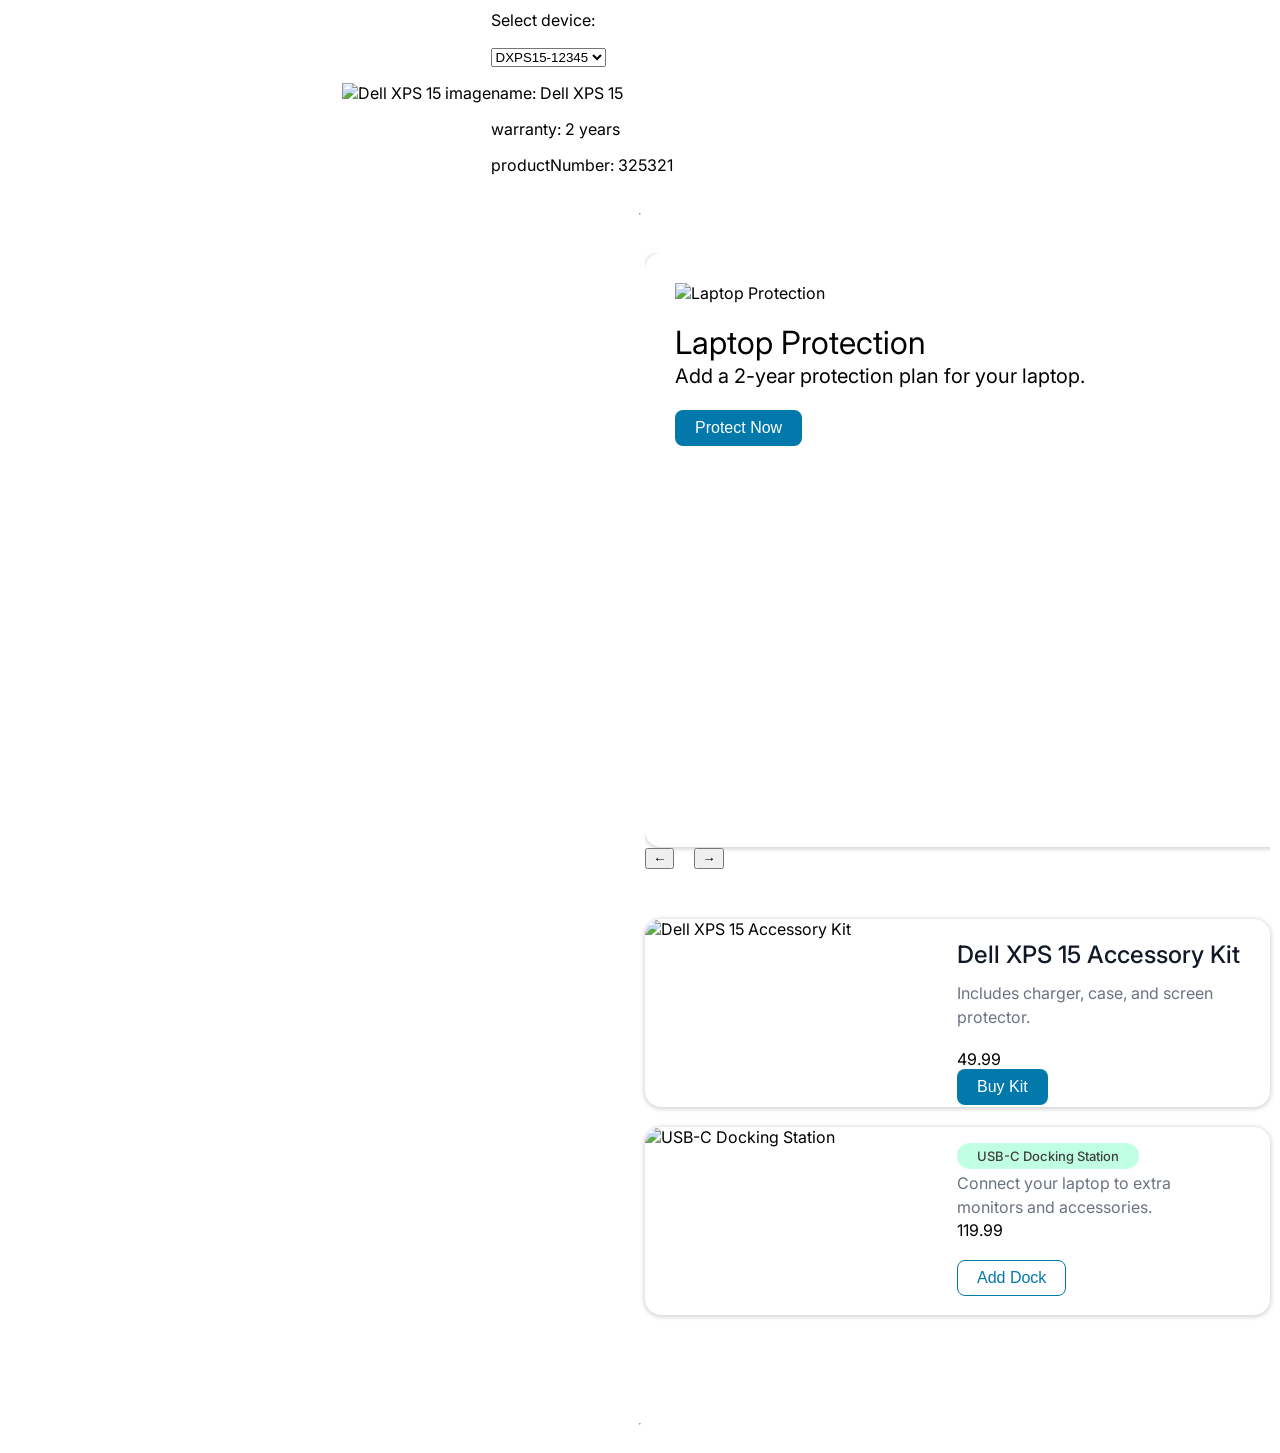
==== index.html @ 72fff854 "add: enhance templates and implement device offers functionality Co-authored-by: Copilot <copilot@gi" ====
<!DOCTYPE html>
<html lang="en">
<head>
    <meta charset="UTF-8">
    <meta name="viewport" content="width=device-width, initial-scale=1.0">
    <link href="https://fonts.googleapis.com/css2?family=Inter:wght@400;500;600;700&display=swap" rel="stylesheet">
    <script src="https://code.jquery.com/jquery-3.6.0.min.js"></script>
    <script type="module" src="script.js"></script>
    <link rel="stylesheet" href="style.css">
    <link rel="icon" href="favicon.ico" type="image/x-icon">
    <title>tech_test</title>
</head>
<body>
    <section id="device">
        <div>
            <div><img class="deviceImage" width="200px" src="" alt="Device visual display"></div>
        </div>
        <div>
            <div id="banner">
                <div>
                    <p class="deviceInfoLabel">Select device:</p>
                    <select id="productDropdown" class="deviceDropdown">                    
                    </select>
                </div>
                    <div class="deviceInfoProperties">
                        <p class="deviceInfoProperty">{deviceName}</p>
                        <p class="deviceInfoProperty">{warrantyStatus}</p>
                        <p class="deviceInfoProperty">{productNumber}</p>
                    </div>
                </div>
            </div>
        </div>
    </section>
 <hr>

     

    <section id="position_1">

       <div class="carousel-container"><div id="carousel_wrapper" class="carousel-track">

 

        </div> <button class="carousel-prev">←</button>

    <button class="carousel-next">→</button></div>

        <div>

            <div id="right_tile_1">

 

            </div>

            <div id="right_tile_2">

 

            </div>

        </div>

       

    </section>

    <hr>
    <section id="position_2">

    </section>
    <section id="event-log">

    </section>
    <footer id="sticky-footer">
        
    </footer>
    
</body>
</html>
---- style.css ----
body {
  display: flex;
  flex-direction: column;
  min-height: 100vh;
  margin: 0;
  font-family: "Inter", sans-serif;
}

#device {
  width: 597px; 
  height: 165px; 
  display: flex;
  margin: 0 auto;
  align-items: center;
}


section {
  padding: 10px; 
}

#position_1 {
  display: grid;
  grid-template-columns: 1fr 1fr;
  gap: 30px;
  align-items: start;
}

#position_1 .carousel {
  grid-row: 1 / 3;
  grid-column: 1;
}

#position_1 .SKU {
  grid-column: 1;
}

#position_1 .SKU:nth-child(2) {
  grid-row: 1;
}

#position_1 .SKU:nth-child(3) {
  grid-row: 2;
}

#position_2 {
}

.deviceInfoPanel {
  display: flex;
}

.deviceImage {
}

.deviceInfoLabel {
}

.deviceSerialNumberSelector {
}

.deviceSerialNumber {
}

.deviceSerialNumberSelected {
}

.deviceInfoLabels {
}

.deviceInfoProperties {
}

.deviceInfoProperty {
}

#event-log {
  list-style: none;
  padding: 0;
  margin: 0;
  display: flex;
  flex-direction: column;
  gap: 12px;
}

.event-item {
  background: #f8f9fa;
  border-radius: 8px;
  padding: 12px 16px;
  border-left: 4px solid #0278AB;
  font-size: 14px;
  color: #333;
  box-shadow: 0 1px 3px rgba(0, 0, 0, 0.1);
  animation: fadeIn 0.3s ease-in-out;
}

@keyframes fadeIn {
  from {
    opacity: 0;
    transform: translateX(-10px);
  }
  to {
    opacity: 1;
    transform: translateX(0);
  }
}

.carousel-container {
  position: relative;
  overflow: hidden;
}

.carousel-track {
  display: flex;
  transition: transform 0.5s ease;
}

.carousel {
  min-width: 100%;
  flex-shrink: 0;
}
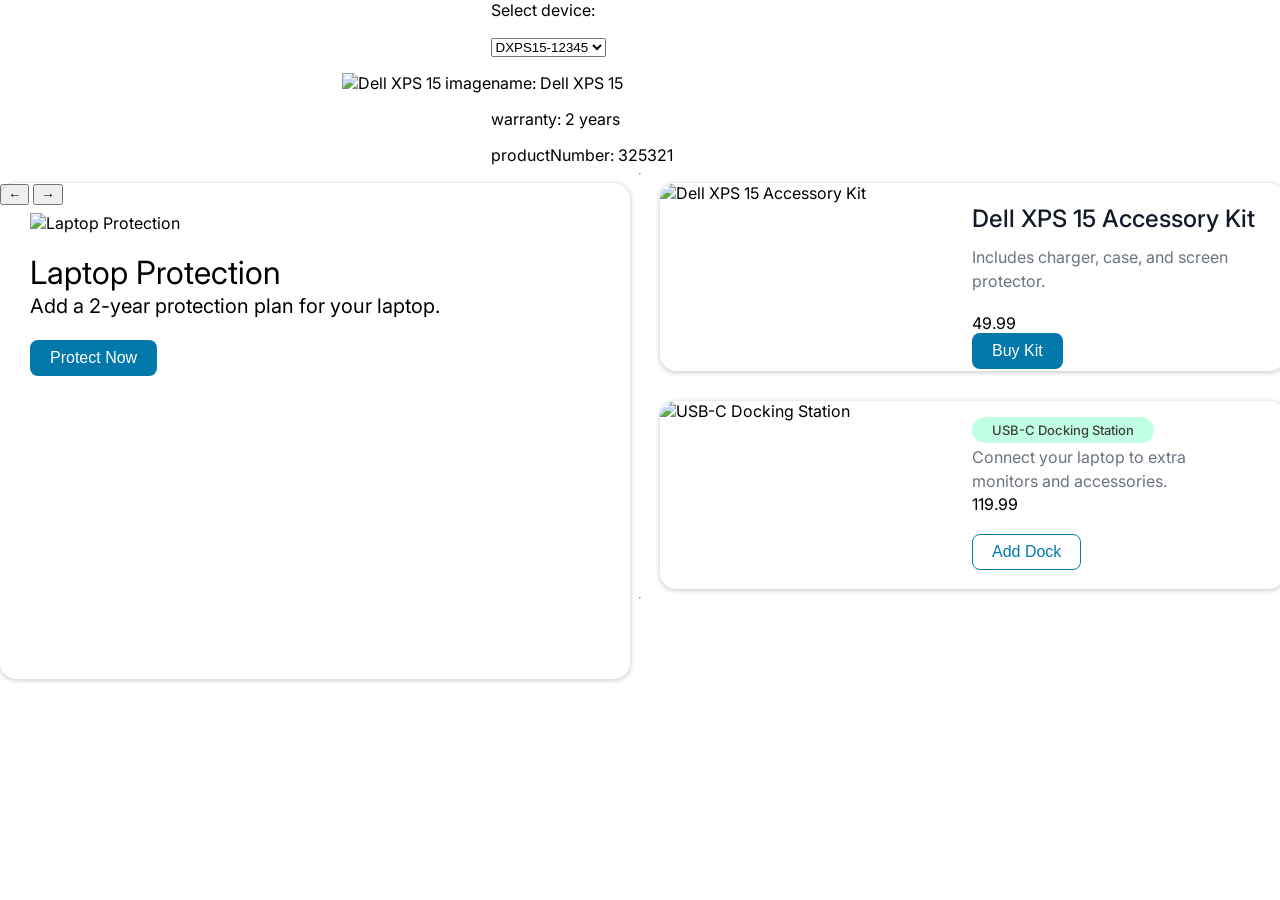
==== commit cb565bf1: "fix: update layout and styling for right column and carousel spacing" ====
--- a/index.html
+++ b/index.html
@@ -44,25 +44,12 @@
         </div> <button class="carousel-prev">←</button>
 
     <button class="carousel-next">→</button></div>
-
-        <div>
-
+        <div class="right_column_div">
             <div id="right_tile_1">
-
- 
-
             </div>
-
             <div id="right_tile_2">
-
- 
-
             </div>
-
         </div>
-
-       
-
     </section>
 
     <hr>
--- a/style.css
+++ b/style.css
@@ -15,15 +15,12 @@
 }
 
 
-section {
-  padding: 10px; 
-}
+
 
 #position_1 {
-  display: grid;
-  grid-template-columns: 1fr 1fr;
+  display: flex;
   gap: 30px;
-  align-items: start;
+
 }
 
 #position_1 .carousel {
@@ -48,6 +45,13 @@
 
 .deviceInfoPanel {
   display: flex;
+}
+
+
+.right_column_div {
+  display: flex; 
+  flex-direction: column;
+  gap: 30px;
 }
 
 .deviceImage {
@@ -80,6 +84,7 @@
   margin: 0;
   display: flex;
   flex-direction: column;
+  margin-top: 100px;
   gap: 12px;
 }
 
@@ -107,15 +112,42 @@
 
 .carousel-container {
   position: relative;
-  overflow: hidden;
+  min-width: calc(50% - 10px);
 }
 
-.carousel-track {
-  display: flex;
-  transition: transform 0.5s ease;
+
+carousel-track {
+  position: relative;
+  height: 100%;
 }
 
+
+
 .carousel {
-  min-width: 100%;
-  flex-shrink: 0;
+  position: absolute;
+  top: 0;
+  left: 0;
+  width: 100%;
+
+
+
+  opacity: 0;
+  transform: scale(0.95);
+  transition: opacity 0.5s ease, transform 0.5s ease;
+
+
+
+  pointer-events: none;
+}
+
+
+
+.carousel.active {
+   max-width: calc(100% - 60px);
+  max-height: 436px;
+  /* margin-bottom: 300px; */
+  opacity: 1;
+  transform: scale(1);
+  pointer-events: auto;
+  z-index: 2;
 }
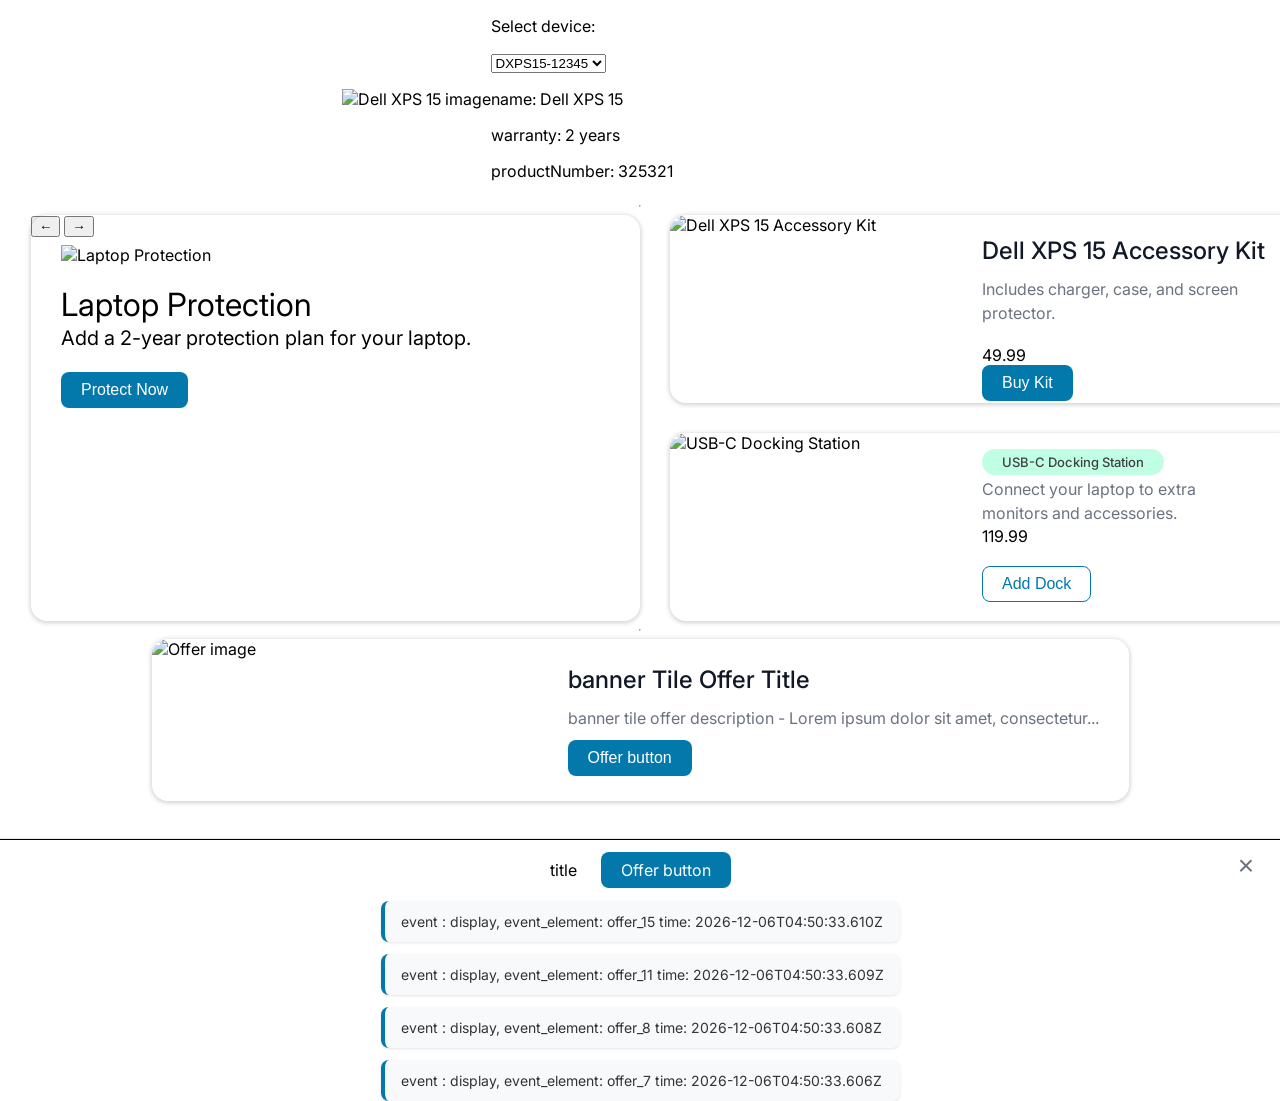
==== commit 5078fb2c: "feat: implement banner and footer templates with styling and functionality Co-authored-by: Copilot <" ====
--- a/index.html
+++ b/index.html
@@ -4,7 +4,6 @@
     <meta charset="UTF-8">
     <meta name="viewport" content="width=device-width, initial-scale=1.0">
     <link href="https://fonts.googleapis.com/css2?family=Inter:wght@400;500;600;700&display=swap" rel="stylesheet">
-    <script src="https://code.jquery.com/jquery-3.6.0.min.js"></script>
     <script type="module" src="script.js"></script>
     <link rel="stylesheet" href="style.css">
     <link rel="icon" href="favicon.ico" type="image/x-icon">
@@ -16,7 +15,7 @@
             <div><img class="deviceImage" width="200px" src="" alt="Device visual display"></div>
         </div>
         <div>
-            <div id="banner">
+            <div>
                 <div>
                     <p class="deviceInfoLabel">Select device:</p>
                     <select id="productDropdown" class="deviceDropdown">                    
@@ -37,18 +36,19 @@
 
     <section id="position_1">
 
-       <div class="carousel-container"><div id="carousel_wrapper" class="carousel-track">
+       <div class="carousel-container">
+            <div id="carousel_wrapper" class="carousel-track"></div> 
+            <div class="button-container">
+                <button class="carousel-prev">←</button>
+                <button class="carousel-next">→</button>
+            </div>
+          
+        </div>
+        
 
- 
-
-        </div> <button class="carousel-prev">←</button>
-
-    <button class="carousel-next">→</button></div>
         <div class="right_column_div">
-            <div id="right_tile_1">
-            </div>
-            <div id="right_tile_2">
-            </div>
+            <div id="right_tile_1"></div>
+            <div id="right_tile_2"></div>
         </div>
     </section>
 
@@ -58,6 +58,7 @@
     </section>
     <section id="event-log">
 
+
     </section>
     <footer id="sticky-footer">
         
--- a/style.css
+++ b/style.css
@@ -4,8 +4,50 @@
   min-height: 100vh;
   margin: 0;
   font-family: "Inter", sans-serif;
+  align-items: center;
 }
 
+section {
+  flex: 1;
+}
+
+#sticky-footer {
+  position: fixed;
+  bottom: 0;
+  margin-top: auto;
+  width: 100%;
+  background-color: #fff;
+  border-top: 1px solid #e5e7eb;
+
+}
+
+.footer-close-btn {
+  position: absolute;
+  right: 18px;
+  bottom: 18px;
+  background: none;
+  border: none;
+  font-size: 28px;
+  cursor: pointer;
+  color: #6b7280;
+  padding: 0;
+  width: 32px;
+  height: 32px;
+  display: flex;
+  align-items: center;
+  justify-content: center;
+  border-radius: 4px;
+  transition: all 0.2s ease;
+}
+
+.footer-close-btn:hover {
+  color: #111827;
+  background-color: #f3f4f6;
+}
+
+.footer-close-btn:active {
+  background-color: #e5e7eb;
+}
 #device {
   width: 597px; 
   height: 165px; 
@@ -20,6 +62,7 @@
 #position_1 {
   display: flex;
   gap: 30px;
+  max-width: 1218px;
 
 }
 
@@ -112,7 +155,7 @@
 
 .carousel-container {
   position: relative;
-  min-width: calc(50% - 10px);
+  min-width: 609px;
 }
 
 
@@ -144,7 +187,7 @@
 
 .carousel.active {
    max-width: calc(100% - 60px);
-  max-height: 436px;
+  max-height: 346px;
   /* margin-bottom: 300px; */
   opacity: 1;
   transform: scale(1);
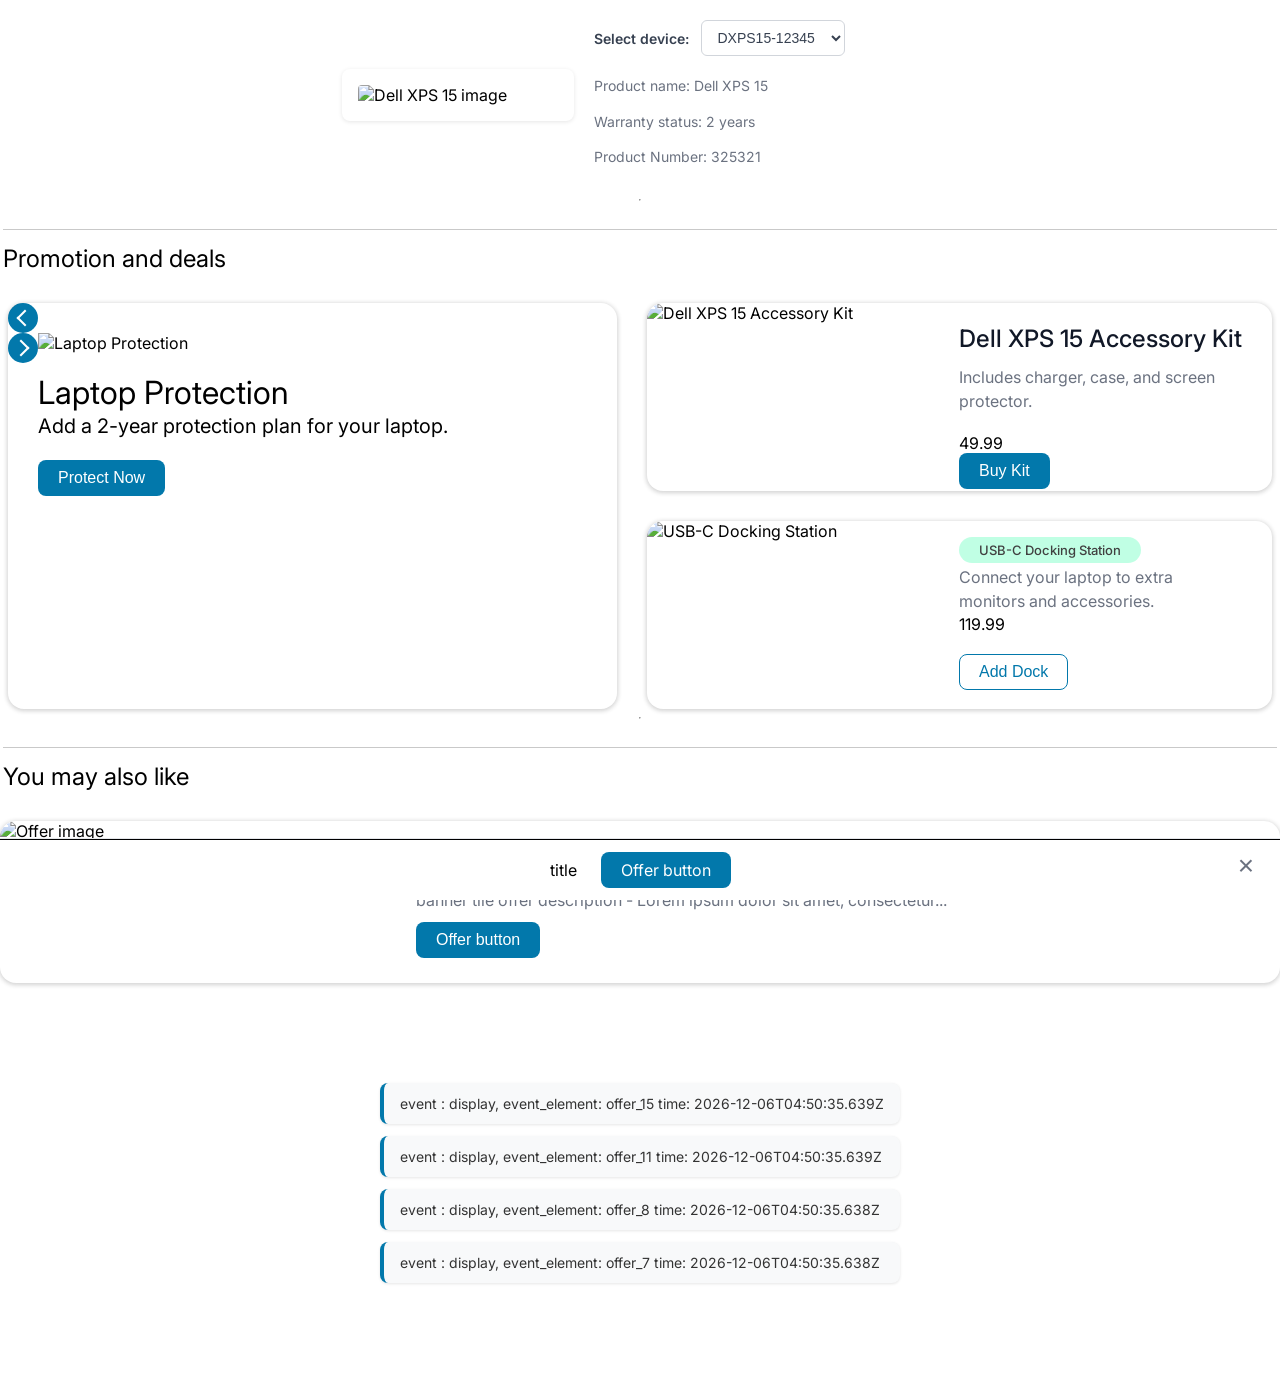
==== commit 784acb13: "feat: enhance layout and styling for device selection and carousel controls Co-authored-by: Copilot " ====
--- a/index.html
+++ b/index.html
@@ -11,12 +11,12 @@
 </head>
 <body>
     <section id="device">
-        <div>
+        <div class="main_image_container">
             <div><img class="deviceImage" width="200px" src="" alt="Device visual display"></div>
         </div>
         <div>
             <div>
-                <div>
+                <div class="drop_container">
                     <p class="deviceInfoLabel">Select device:</p>
                     <select id="productDropdown" class="deviceDropdown">                    
                     </select>
@@ -33,14 +33,18 @@
  <hr>
 
      
-
+    <h2>Promotion and deals</h2>
     <section id="position_1">
 
        <div class="carousel-container">
             <div id="carousel_wrapper" class="carousel-track"></div> 
-            <div class="button-container">
-                <button class="carousel-prev">←</button>
-                <button class="carousel-next">→</button>
+            <div class="carousel-controls">
+                <button tabindex=0 class="carousel-control-button carousel-prev">
+                    <div></div>
+                </button>
+                <button tabindex=0 class="carousel-control-button carousel-next">
+                    <div></div>
+                </button>
             </div>
           
         </div>
@@ -53,6 +57,7 @@
     </section>
 
     <hr>
+    <h2>You may also like</h2>
     <section id="position_2">
 
     </section>
--- a/style.css
+++ b/style.css
@@ -5,8 +5,19 @@
   margin: 0;
   font-family: "Inter", sans-serif;
   align-items: center;
-}
-
+  margin-bottom: 100px;
+}
+
+
+h2 {
+  text-align: left;
+  width: 1274px;
+  font-weight: 400;
+  border-top: 1px solid #C9C9C9;
+  padding-top: 14px;
+  margin-bottom: 30px;
+  padding-bottom: 0;
+}
 section {
   flex: 1;
 }
@@ -54,12 +65,87 @@
   display: flex;
   margin: 0 auto;
   align-items: center;
-}
+  gap: 20px;
+  padding: 20px;
+  border-radius: 12px;
+  
+}
+
+#device > div:first-child {
+  flex-shrink: 0;
+}
+
+#device > div:first-child > div {
+  background-color: #fff;
+  border-radius: 8px;
+  padding: 16px;
+  box-shadow: 0 1px 4px rgba(0, 0, 0, 0.1);
+  display: flex;
+  align-items: center;
+  justify-content: center;
+}
+
+.deviceImage {
+  max-width: 100%;
+  max-height: 120px;
+  object-fit: contain;
+  border-radius: 4px;
+}
+
+.drop_container {
+  margin-bottom: 16px;
+  display: flex;
+  align-items: center;
+  gap: 12px;
+}
+
+.drop_container .deviceInfoLabel {
+  margin: 0;
+  font-weight: 600;
+  color: #374151;
+  font-size: 14px;
+  white-space: nowrap;
+}
+
+.deviceDropdown {
+  width: 100%;
+  padding: 8px 12px;
+  border: 1px solid #d1d5db;
+  border-radius: 6px;
+  background-color: #fff;
+  font-size: 14px;
+  color: #374151;
+  cursor: pointer;
+  transition: border-color 0.2s ease, box-shadow 0.2s ease;
+}
+
+.deviceDropdown:focus {
+  outline: none;
+  border-color: #0278AB;
+  box-shadow: 0 0 0 3px rgba(2, 120, 171, 0.1);
+}
+
+.deviceInfoProperties {
+  display: flex;
+  flex-direction: column;
+  gap: 8px;
+}
+
+.deviceInfoProperty {
+  margin: 0;
+  padding: 4px 0;
+  font-size: 14px;
+  color: #6b7280;
+  line-height: 1.4;
+}
+
+
 
 
 
 
 #position_1 {
+  justify-content: center;
   display: flex;
   gap: 30px;
   max-width: 1218px;
@@ -84,6 +170,7 @@
 }
 
 #position_2 {
+  width: 1280px;
 }
 
 .deviceInfoPanel {
@@ -193,4 +280,123 @@
   transform: scale(1);
   pointer-events: auto;
   z-index: 2;
+}
+
+
+
+
+  .carousel-controls {
+
+  position: absolute;
+
+  bottom: 0px;
+
+  right: 15.5px;
+
+  display: flex;
+
+  gap: 16px;
+
+  background: #fff;
+
+  padding: 12px 16px;
+
+  border-radius: 20px;
+
+  width: fit-content;
+
+  box-shadow: 0 1px 4px 1px rgba(33, 33, 33, 0.2);
+  z-index: 99;
+
+}
+
+
+
+.carousel-prev {
+
+  padding-left: 10px;
+  z-index: 100;
+
+}
+
+
+
+.carousel-next {
+
+  padding-right: 10px;
+  z-index: 100;
+}
+
+
+
+.carousel-control-button {
+
+  width: 30px;
+
+  height: 30px;
+
+  border-radius: 50%;
+
+  background: #0278AB;
+
+  border: none;
+
+  display: flex;
+
+  align-items: center;
+
+  justify-content: center;
+
+  cursor: pointer;
+
+}
+
+
+
+.carousel-control-button:hover {
+
+  background: #035C84;
+
+}
+
+
+
+.carousel-control-button:focus-visible,
+
+.carousel-control-button:active {
+
+  background: #014667;
+
+  outline: none;
+
+}
+
+
+
+.carousel-control-button div {
+
+  width: 10px;
+
+  height: 10px;
+
+  border-top: 2px solid white;
+
+  border-right: 2px solid white;
+
+}
+
+
+
+.carousel-prev div {
+
+  transform: rotate(-135deg);
+
+}
+
+
+
+.carousel-next div {
+
+  transform: rotate(45deg);
+
 }
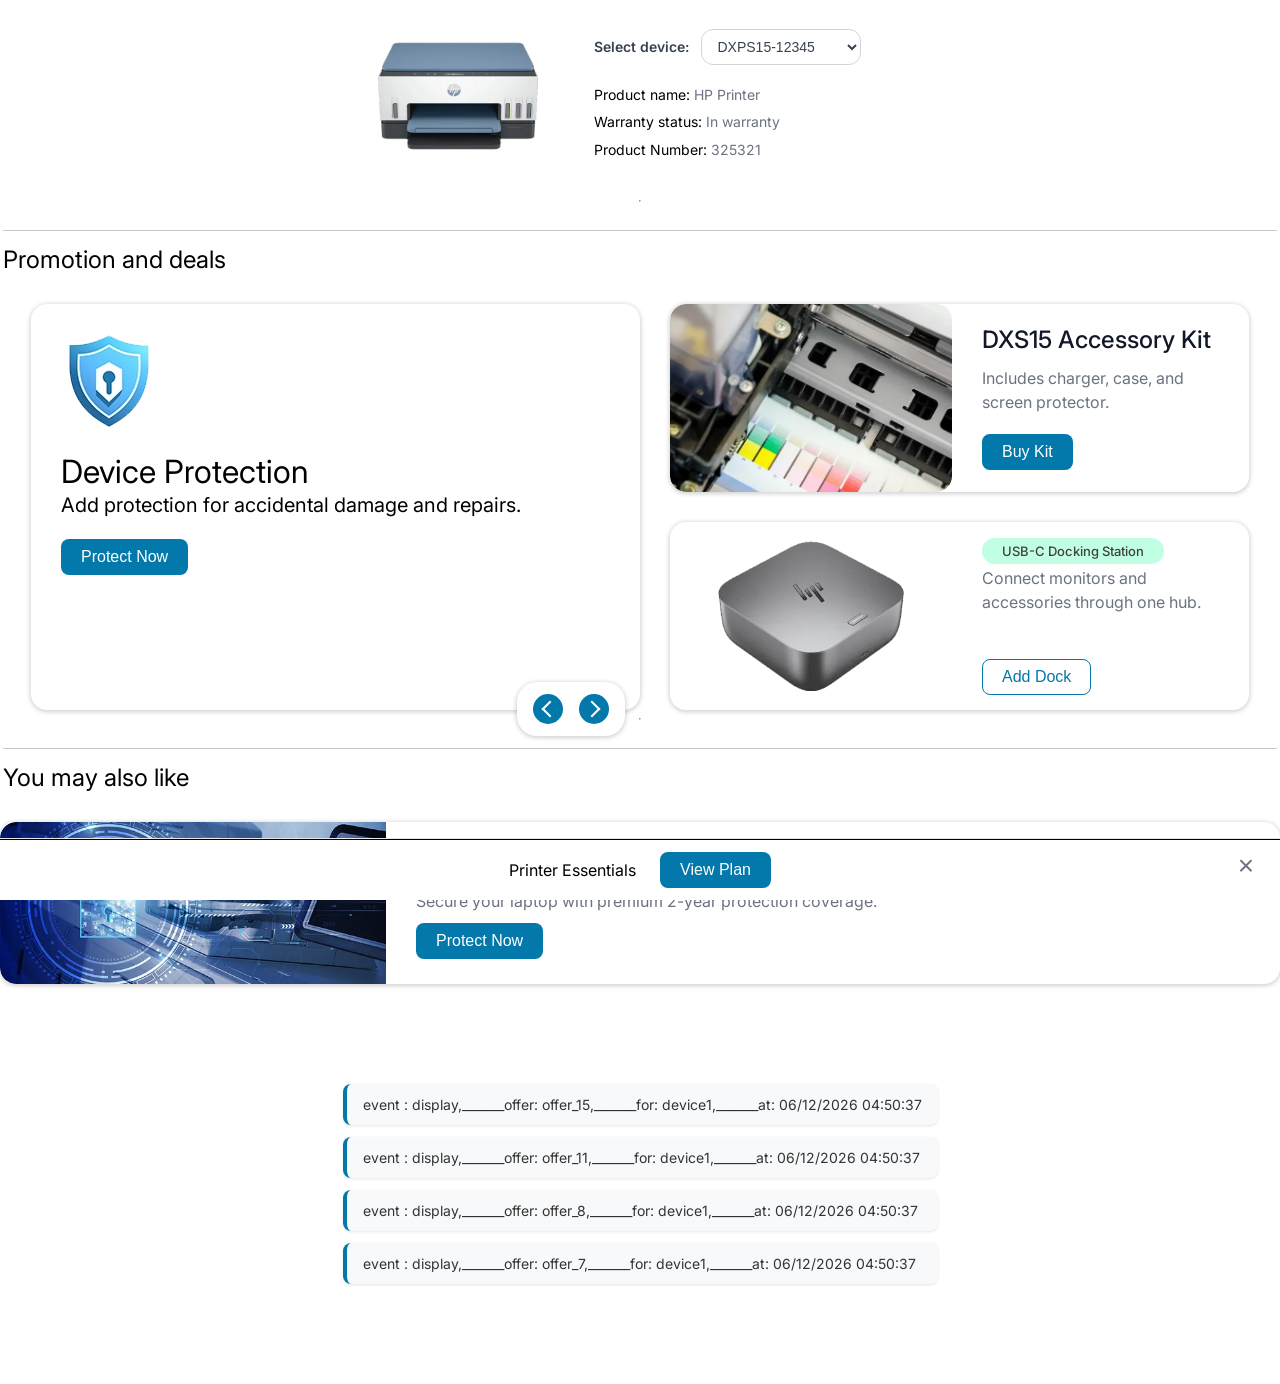
==== commit daf9438a: "New project" ====
--- a/index.html
+++ b/index.html
@@ -1,5 +1,6 @@
 <!DOCTYPE html>
 <html lang="en">
+
 <head>
     <meta charset="UTF-8">
     <meta name="viewport" content="width=device-width, initial-scale=1.0">
@@ -9,6 +10,7 @@
     <link rel="icon" href="favicon.ico" type="image/x-icon">
     <title>tech_test</title>
 </head>
+
 <body>
     <section id="device">
         <div class="main_image_container">
@@ -17,57 +19,39 @@
         <div>
             <div>
                 <div class="drop_container">
-                    <p class="deviceInfoLabel">Select device:</p>
-                    <select id="productDropdown" class="deviceDropdown">                    
+                    <p class="deviceInfoLabel">Select device:</p> <select id="productDropdown" class="deviceDropdown">
                     </select>
                 </div>
-                    <div class="deviceInfoProperties">
-                        <p class="deviceInfoProperty">{deviceName}</p>
-                        <p class="deviceInfoProperty">{warrantyStatus}</p>
-                        <p class="deviceInfoProperty">{productNumber}</p>
-                    </div>
+                <div class="deviceInfoProperties">
+                    <p class="deviceInfoProperty">{deviceName}</p>
+                    <p class="deviceInfoProperty">{warrantyStatus}</p>
+                    <p class="deviceInfoProperty">{productNumber}</p>
                 </div>
             </div>
         </div>
+        </div>
     </section>
- <hr>
+    <hr>
+    <h2>Promotion and deals</h2>
+    <section id="position_1">
+        <div class="carousel-container">
+            <div id="carousel_wrapper" class="carousel-track"></div>
+            <div class="carousel-controls"> <button tabindex=0 class="carousel-control-button carousel-prev">
+                    <div></div>
+                </button> <button tabindex=0 class="carousel-control-button carousel-next">
+                    <div></div>
+                </button> </div>
+        </div>
+        <div class="right_column_div">
+            <div id="right_tile_1"></div>
+            <div id="right_tile_2"></div>
+        </div>
+    </section>
+    <hr>
+    <h2>You may also like</h2>
+    <section id="position_2"> </section>
+    <section id="event-log"> </section>
+    <footer id="sticky-footer"> </footer>
+</body>
 
-     
-    <h2>Promotion and deals</h2>
-    <section id="position_1">
-
-       <div class="carousel-container">
-            <div id="carousel_wrapper" class="carousel-track"></div> 
-            <div class="carousel-controls">
-                <button tabindex=0 class="carousel-control-button carousel-prev">
-                    <div></div>
-                </button>
-                <button tabindex=0 class="carousel-control-button carousel-next">
-                    <div></div>
-                </button>
-            </div>
-          
-        </div>
-        
-
-        <div class="right_column_div">
-            <div id="right_tile_1"></div>
-            <div id="right_tile_2"></div>
-        </div>
-    </section>
-
-    <hr>
-    <h2>You may also like</h2>
-    <section id="position_2">
-
-    </section>
-    <section id="event-log">
-
-
-    </section>
-    <footer id="sticky-footer">
-        
-    </footer>
-    
-</body>
 </html>
--- a/style.css
+++ b/style.css
@@ -7,7 +7,6 @@
   align-items: center;
   margin-bottom: 100px;
 }
-
 
 h2 {
   text-align: left;
@@ -18,6 +17,7 @@
   margin-bottom: 30px;
   padding-bottom: 0;
 }
+
 section {
   flex: 1;
 }
@@ -29,7 +29,7 @@
   width: 100%;
   background-color: #fff;
   border-top: 1px solid #e5e7eb;
-
+   z-index: 100;
 }
 
 .footer-close-btn {
@@ -59,27 +59,26 @@
 .footer-close-btn:active {
   background-color: #e5e7eb;
 }
+
 #device {
-  width: 597px; 
-  height: 165px; 
+  width: 597px;
+  height: 165px;
   display: flex;
   margin: 0 auto;
   align-items: center;
   gap: 20px;
   padding: 20px;
   border-radius: 12px;
-  
-}
-
-#device > div:first-child {
+}
+
+#device>div:first-child {
   flex-shrink: 0;
 }
 
-#device > div:first-child > div {
+#device>div:first-child>div {
   background-color: #fff;
   border-radius: 8px;
   padding: 16px;
-  box-shadow: 0 1px 4px rgba(0, 0, 0, 0.1);
   display: flex;
   align-items: center;
   justify-content: center;
@@ -108,10 +107,10 @@
 }
 
 .deviceDropdown {
-  width: 100%;
+  width: 160px;
   padding: 8px 12px;
   border: 1px solid #d1d5db;
-  border-radius: 6px;
+  border-radius: 12px;
   background-color: #fff;
   font-size: 14px;
   color: #374151;
@@ -119,6 +118,12 @@
   transition: border-color 0.2s ease, box-shadow 0.2s ease;
 }
 
+.deviceDropdown option:hover{
+background-color: #0278AB;
+color: white;
+border-radius: 8;
+}
+
 .deviceDropdown:focus {
   outline: none;
   border-color: #0278AB;
@@ -128,7 +133,7 @@
 .deviceInfoProperties {
   display: flex;
   flex-direction: column;
-  gap: 8px;
+  gap: 0px;
 }
 
 .deviceInfoProperty {
@@ -139,17 +144,15 @@
   line-height: 1.4;
 }
 
-
-
-
-
+.deviceInfoProperty span {
+  color: black;
+}
 
 #position_1 {
   justify-content: center;
   display: flex;
   gap: 30px;
   max-width: 1218px;
-
 }
 
 #position_1 .carousel {
@@ -177,36 +180,13 @@
   display: flex;
 }
 
-
 .right_column_div {
-  display: flex; 
+  display: flex;
   flex-direction: column;
   gap: 30px;
 }
 
-.deviceImage {
-}
-
-.deviceInfoLabel {
-}
-
-.deviceSerialNumberSelector {
-}
-
-.deviceSerialNumber {
-}
-
-.deviceSerialNumberSelected {
-}
-
-.deviceInfoLabels {
-}
-
-.deviceInfoProperties {
-}
-
-.deviceInfoProperty {
-}
+
 
 #event-log {
   list-style: none;
@@ -234,6 +214,7 @@
     opacity: 0;
     transform: translateX(-10px);
   }
+
   to {
     opacity: 1;
     transform: translateX(0);
@@ -245,35 +226,24 @@
   min-width: 609px;
 }
 
-
 carousel-track {
   position: relative;
   height: 100%;
 }
-
-
 
 .carousel {
   position: absolute;
   top: 0;
   left: 0;
   width: 100%;
-
-
-
   opacity: 0;
   transform: scale(0.95);
   transition: opacity 0.5s ease, transform 0.5s ease;
-
-
-
   pointer-events: none;
 }
 
-
-
 .carousel.active {
-   max-width: calc(100% - 60px);
+  max-width: calc(100% - 60px);
   max-height: 346px;
   /* margin-bottom: 300px; */
   opacity: 1;
@@ -282,121 +252,117 @@
   z-index: 2;
 }
 
-
-
-
-  .carousel-controls {
-
+.carousel-controls {
   position: absolute;
-
-  bottom: 0px;
-
+  bottom: -26px;
   right: 15.5px;
-
-  display: flex;
-
+  display: flex;
   gap: 16px;
-
   background: #fff;
-
+  z-index: 97;
   padding: 12px 16px;
-
   border-radius: 20px;
-
   width: fit-content;
-
   box-shadow: 0 1px 4px 1px rgba(33, 33, 33, 0.2);
+}
+
+.carousel-prev {
+  padding-left: 10px;
   z-index: 99;
-
-}
-
-
-
-.carousel-prev {
-
-  padding-left: 10px;
-  z-index: 100;
-
-}
-
-
+}
 
 .carousel-next {
-
   padding-right: 10px;
-  z-index: 100;
-}
-
-
+  z-index: 99;
+}
 
 .carousel-control-button {
-
   width: 30px;
-
   height: 30px;
-
   border-radius: 50%;
-
   background: #0278AB;
-
   border: none;
-
-  display: flex;
-
-  align-items: center;
-
+  display: flex;
+  align-items: center;
   justify-content: center;
-
   cursor: pointer;
-
-}
-
-
+}
 
 .carousel-control-button:hover {
-
   background: #035C84;
-
-}
-
-
+}
 
 .carousel-control-button:focus-visible,
-
-.carousel-control-button:active {
-
+.carousel-control-button:active,
+.carousel-control-button:focus {
   background: #014667;
-
   outline: none;
-
-}
-
-
+  outline-offset: 2px;
+}
 
 .carousel-control-button div {
-
   width: 10px;
-
   height: 10px;
-
   border-top: 2px solid white;
-
   border-right: 2px solid white;
-
-}
-
-
+}
 
 .carousel-prev div {
-
   transform: rotate(-135deg);
-
-}
-
-
+}
 
 .carousel-next div {
-
   transform: rotate(45deg);
-
-}+}
+ @media (max-width: 1200px) {
+  body{
+    padding: 0 20px;
+  }
+   h2{
+    width: 609px;
+              max-width: 100%;
+   }
+    #position_1 {
+      max-width: 100%;
+      flex-direction: column;
+      align-items: center;
+    }
+    .carousel-container{
+      height: 409px;
+      min-width: 100%;
+          margin-bottom: 20px;
+    }
+    .right_column_div {
+      width: 609px;
+              max-width: 100%;
+  
+    }
+    #position_2{
+      width: 609px;max-width: 100%;
+    }
+  }
+
+  @media (max-width: 600px) {
+    .carousel.active{
+          max-width: calc(100% - 42px) !important;
+    }
+     .carousel-controls{
+          right: 25.5px;
+    }
+    .carousel-container{
+      height: 334px;
+    }
+      h2{
+    font-size: 14px;
+    font-synthesis: 20px;
+   }
+    #device {
+      width: 100%;
+      height: auto;
+      flex-direction: column;
+      margin: initial;
+    }
+    #position_1 {
+      padding: 0 20px;
+    }
+  }
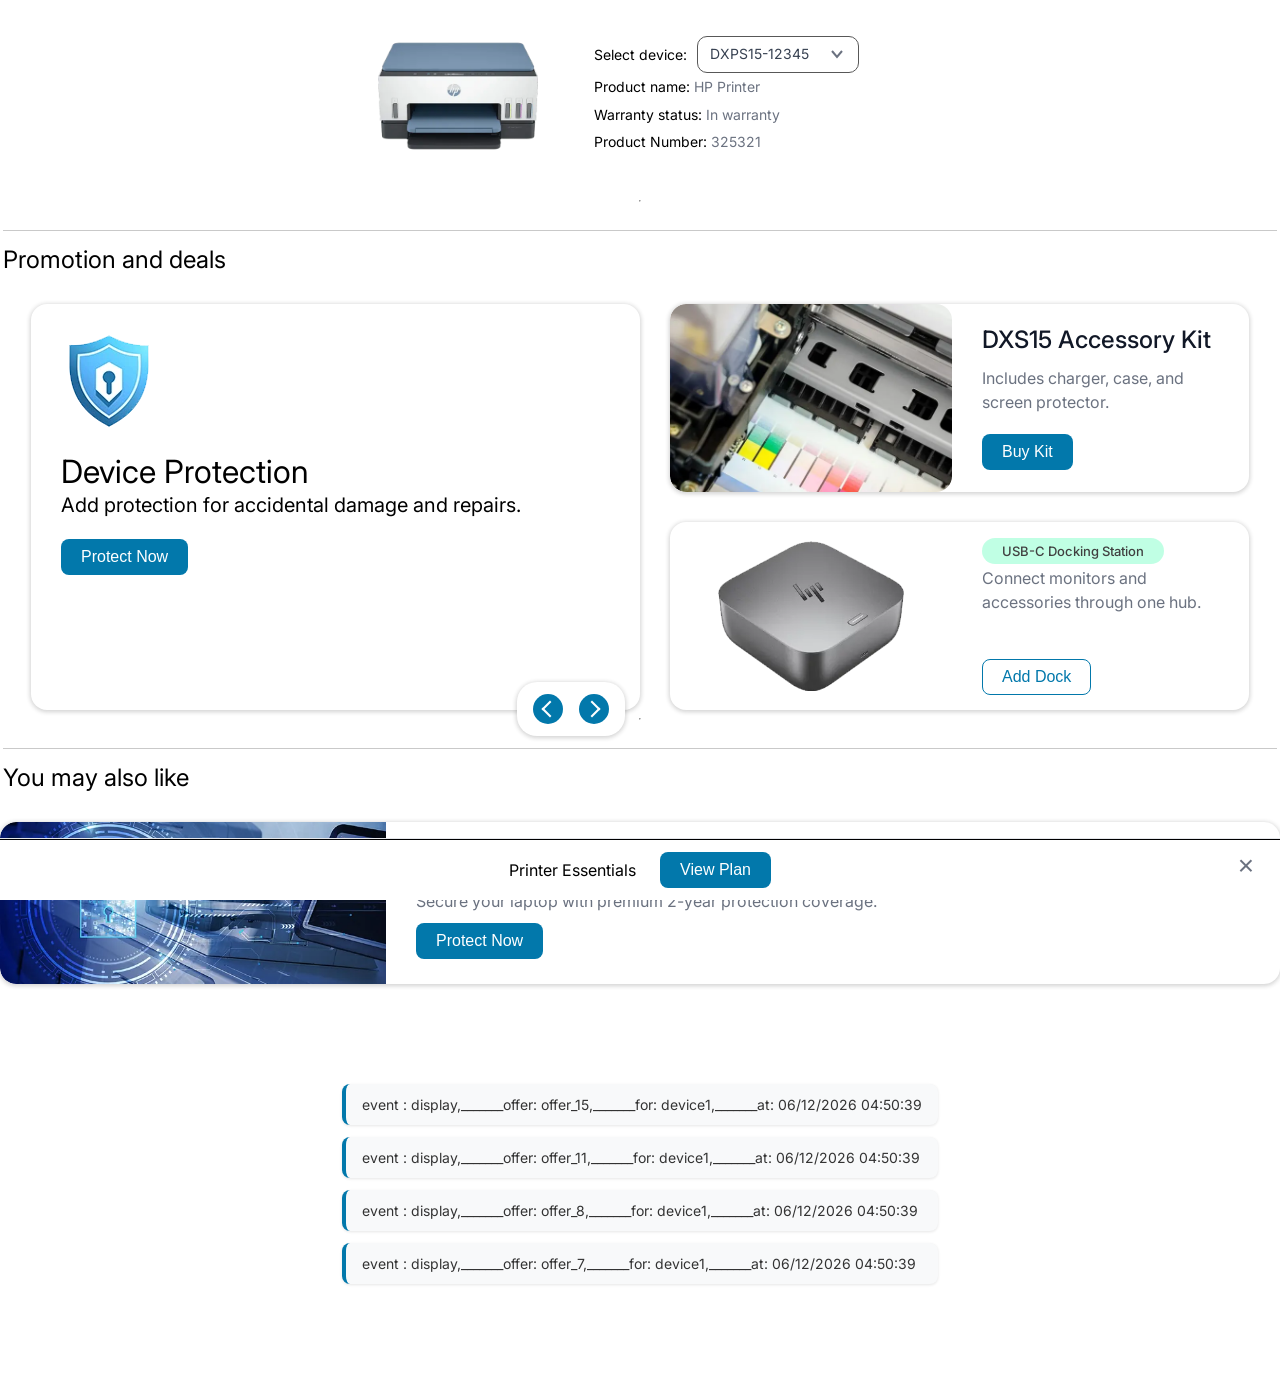
==== commit 6eccfc46: "feat: implement custom dropdown for device selection with enhanced styling and functionality" ====
--- a/index.html
+++ b/index.html
@@ -19,9 +19,19 @@
         <div>
             <div>
                 <div class="drop_container">
-                    <p class="deviceInfoLabel">Select device:</p> <select id="productDropdown" class="deviceDropdown">
-                    </select>
-                </div>
+  <p class="deviceInfoLabel">Select device:</p>
+  <div class="dd-wrapper" id="productDropdown">
+    <div class="dd-selected">
+      <span class="dd-label"></span>
+      <span class="dd-arrow">
+        <svg viewBox="0 0 14 14" width="14" height="14" fill="none" stroke="currentColor" stroke-width="2">
+          <polyline points="2,4 7,10 12,4"/>
+        </svg>
+      </span>
+    </div>
+    <div class="dd-list"></div>
+  </div>
+</div>
                 <div class="deviceInfoProperties">
                     <p class="deviceInfoProperty">{deviceName}</p>
                     <p class="deviceInfoProperty">{warrantyStatus}</p>
--- a/style.css
+++ b/style.css
@@ -91,21 +91,93 @@
   border-radius: 4px;
 }
 
-.drop_container {
-  margin-bottom: 16px;
-  display: flex;
-  align-items: center;
-  gap: 12px;
-}
-
-.drop_container .deviceInfoLabel {
-  margin: 0;
-  font-weight: 600;
+.dd-wrapper {
+  position: relative;
+  width: 160px;
+  font-size: 14px;
+  font-family: "Inter", sans-serif;
+  user-select: none;
+  height: 35px;
+    border-radius: 10px;
+    border: 1px solid #585858;
+}
+.dd-wrapper:hover{
+background-color: rgba(88, 88, 88, 0.05);
+}
+.dd-selected {
+  display: flex;
+    align-items: center;
+    justify-content: space-between;
+    padding: 8px 12px;
+    border-radius: 0px 0px 12px 12px;
+    border-radius: 12px;
+    color: #374151;
+    cursor: pointer;
+    border-radius: 12px 12px 0px 0px;
+    transition: border-color 0.2s ease, box-shadow 0.2s ease;     z-index: 55;
+    position: absolute;
+    width: 134px;
+}
+
+.dd-selected:hover {
+  border-color: #0278AB;
+}
+
+.dd-wrapper.open .dd-selected {
+ 
+}
+
+.dd-arrow {
+  display: flex;
+  align-items: center;
+  color: #6b7280;
+  transition: transform 0.2s ease;
+  flex-shrink: 0;
+}
+
+.dd-wrapper.open .dd-arrow {
+  transform: rotate(180deg);
+}
+
+.dd-list {
+ display: none;
+    position: absolute;
+    padding-top: 34px;
+    left: 0;
+    right: 0;
+    background: #fff;
+    border-radius: 12px;
+    overflow: hidden;
+    z-index: 0;
+    box-shadow: 0 4px 12px rgb(0 0 0 / 29%);
+}
+.dd-wrapper.open{
+border: 1px solid transparent !important;}
+.dd-wrapper.open .dd-list {
+  display: block;
+}
+
+.dd-item {
+  padding: 9px 12px;
+  cursor: pointer;
   color: #374151;
   font-size: 14px;
-  white-space: nowrap;
-}
-
+}
+.dd-item:nth-of-type(2) {
+  border-top: 1px solid #d1d5db;
+  padding: 9px 12px;
+  cursor: pointer;
+  color: #374151;
+  font-size: 14px;
+}
+
+.dd-item:hover{
+  background: #0278AB;
+  color: #fff;
+  border-radius: 8px;
+}
+
+.dd-item.selected { display: none;}
 .deviceDropdown {
   width: 160px;
   padding: 8px 12px;
@@ -135,7 +207,13 @@
   flex-direction: column;
   gap: 0px;
 }
-
+.deviceInfoLabel {
+  margin: 0;
+  padding: 4px 0;
+  font-size: 14px;
+  color: #000000;
+  line-height: 1.4;
+}
 .deviceInfoProperty {
   margin: 0;
   padding: 4px 0;
@@ -143,7 +221,11 @@
   color: #6b7280;
   line-height: 1.4;
 }
-
+.drop_container{
+  display: flex;
+    gap: 10px;
+    align-items: center;
+}
 .deviceInfoProperty span {
   color: black;
 }
@@ -237,7 +319,7 @@
   left: 0;
   width: 100%;
   opacity: 0;
-  transform: scale(0.95);
+  transform: scale(0.99);
   transition: opacity 0.5s ease, transform 0.5s ease;
   pointer-events: none;
 }
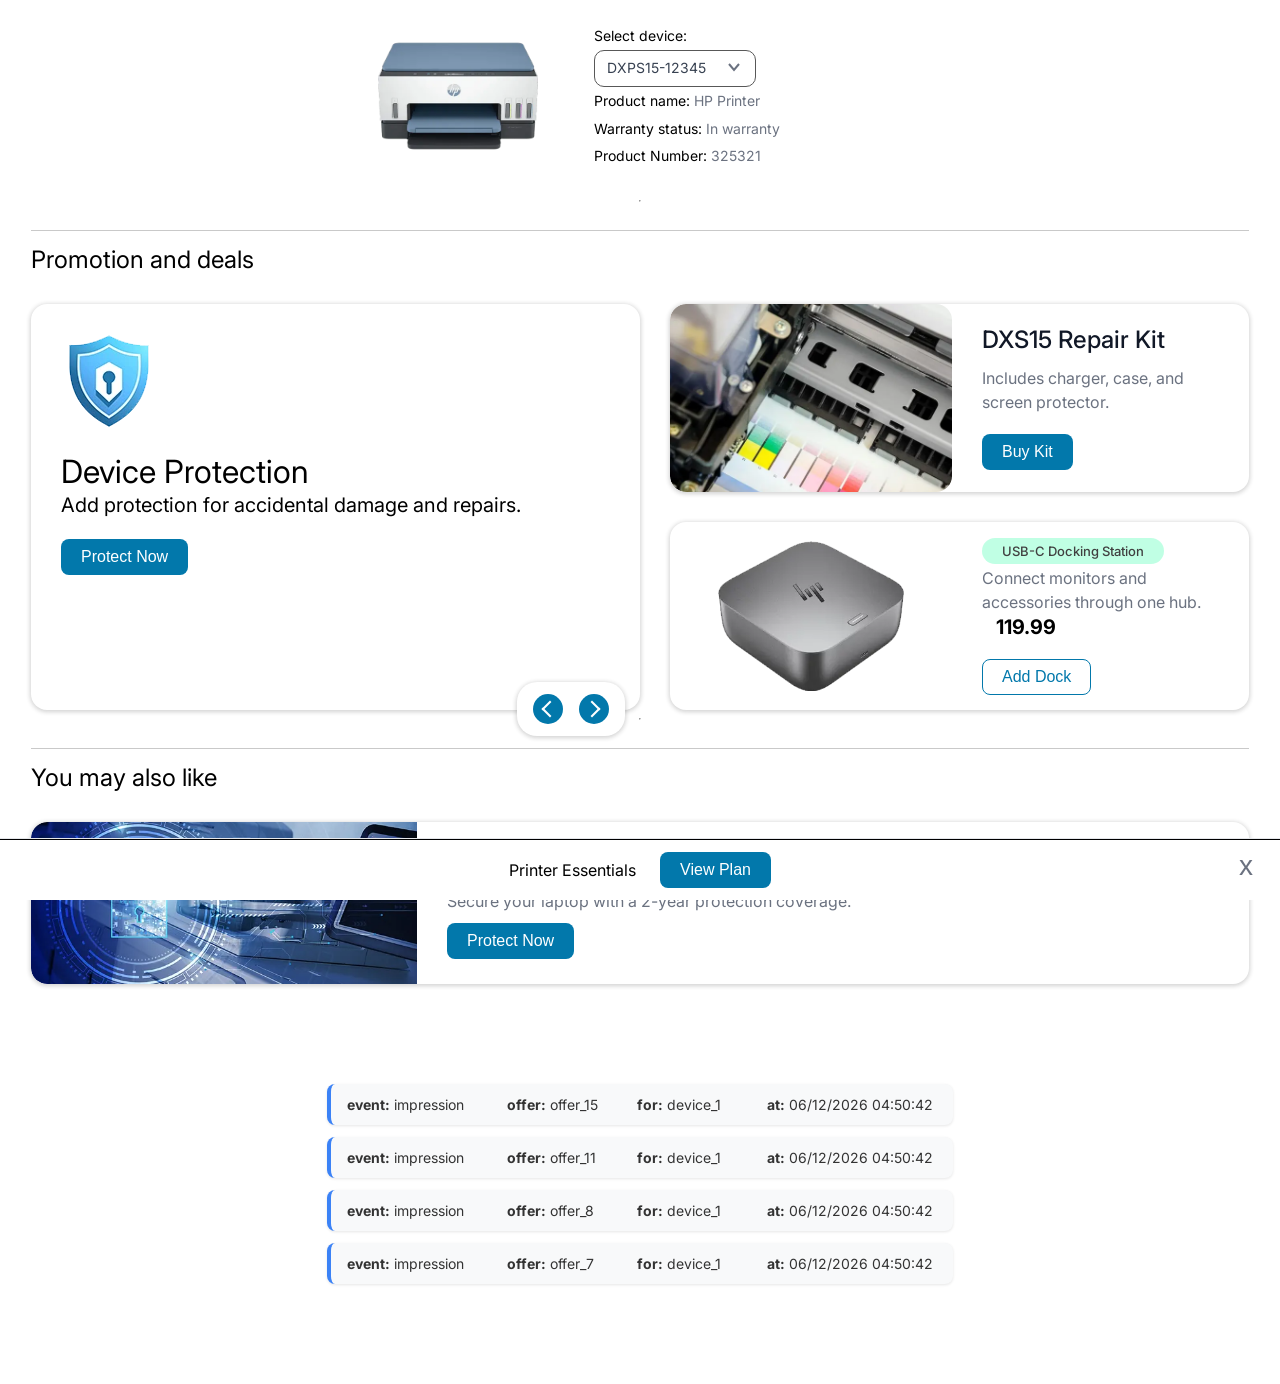
==== commit fc0395a0: "feat: refactor code" ====
--- a/index.html
+++ b/index.html
@@ -19,19 +19,16 @@
         <div>
             <div>
                 <div class="drop_container">
-  <p class="deviceInfoLabel">Select device:</p>
-  <div class="dd-wrapper" id="productDropdown">
-    <div class="dd-selected">
-      <span class="dd-label"></span>
-      <span class="dd-arrow">
-        <svg viewBox="0 0 14 14" width="14" height="14" fill="none" stroke="currentColor" stroke-width="2">
-          <polyline points="2,4 7,10 12,4"/>
-        </svg>
-      </span>
-    </div>
-    <div class="dd-list"></div>
-  </div>
-</div>
+                    <p class="deviceInfoLabel">Select device:</p>
+                    <div class="dd-wrapper" id="deviceDropdown">
+                        <div class="dd-selected"> <span class="dd-label"></span> <span class="dd-arrow"> <svg
+                                    viewBox="0 0 14 14" width="14" height="14" fill="none" stroke="currentColor"
+                                    stroke-width="2">
+                                    <polyline points="2,4 7,10 12,4" />
+                                </svg> </span> </div>
+                        <div class="dd-list"></div>
+                    </div>
+                </div>
                 <div class="deviceInfoProperties">
                     <p class="deviceInfoProperty">{deviceName}</p>
                     <p class="deviceInfoProperty">{warrantyStatus}</p>
--- a/style.css
+++ b/style.css
@@ -1,72 +1,57 @@
+/* =========================
+   BASE LAYOUT
+========================= */
+
 body {
   display: flex;
   flex-direction: column;
   min-height: 100vh;
   margin: 0;
+  margin-bottom: 100px;
   font-family: "Inter", sans-serif;
   align-items: center;
-  margin-bottom: 100px;
-}
-
-h2 {
-  text-align: left;
-  width: 1274px;
-  font-weight: 400;
-  border-top: 1px solid #C9C9C9;
-  padding-top: 14px;
-  margin-bottom: 30px;
-  padding-bottom: 0;
+
 }
 
 section {
   flex: 1;
 }
+
+h2 {
+  width: 1218px;
+  text-align: left;
+  font-weight: 400;
+  margin-bottom: 30px;
+  padding-top: 14px;
+  padding-bottom: 0;
+  border-top: 1px solid #C9C9C9;
+}
+
+/* =========================
+   STICKY FOOTER
+========================= */
 
 #sticky-footer {
   position: fixed;
   bottom: 0;
+  width: 100%;
   margin-top: auto;
-  width: 100%;
   background-color: #fff;
   border-top: 1px solid #e5e7eb;
-   z-index: 100;
-}
-
-.footer-close-btn {
-  position: absolute;
-  right: 18px;
-  bottom: 18px;
-  background: none;
-  border: none;
-  font-size: 28px;
-  cursor: pointer;
-  color: #6b7280;
-  padding: 0;
-  width: 32px;
-  height: 32px;
-  display: flex;
-  align-items: center;
-  justify-content: center;
-  border-radius: 4px;
-  transition: all 0.2s ease;
-}
-
-.footer-close-btn:hover {
-  color: #111827;
-  background-color: #f3f4f6;
-}
-
-.footer-close-btn:active {
-  background-color: #e5e7eb;
-}
+  z-index: 100;
+}
+
+/* =========================
+   DEVICE SECTION
+========================= */
 
 #device {
   width: 597px;
   height: 165px;
   display: flex;
+  align-items: center;
+  gap: 20px;
   margin: 0 auto;
-  align-items: center;
-  gap: 20px;
   padding: 20px;
   border-radius: 12px;
 }
@@ -76,12 +61,12 @@
 }
 
 #device>div:first-child>div {
+  display: flex;
+  align-items: center;
+  justify-content: center;
+  padding: 16px;
   background-color: #fff;
   border-radius: 8px;
-  padding: 16px;
-  display: flex;
-  align-items: center;
-  justify-content: center;
 }
 
 .deviceImage {
@@ -91,48 +76,84 @@
   border-radius: 4px;
 }
 
+/* Device info */
+
+.deviceInfoProperties {
+  display: flex;
+  flex-direction: column;
+}
+
+.deviceInfoLabel,
+.deviceInfoProperty {
+  margin: 0;
+  padding: 4px 0;
+  font-size: 14px;
+  line-height: 1.4;
+}
+
+.deviceInfoLabel {
+  color: #000;
+}
+
+.deviceInfoProperty {
+  color: #6b7280;
+}
+
+.deviceInfoProperty span {
+  color: #000;
+}
+
+.deviceInfoPanel {
+  display: flex;
+}
+
+/* =========================
+   DROPDOWN
+========================= */
+
 .dd-wrapper {
   position: relative;
   width: 160px;
+  height: 35px;
   font-size: 14px;
   font-family: "Inter", sans-serif;
   user-select: none;
-  height: 35px;
-    border-radius: 10px;
-    border: 1px solid #585858;
-}
-.dd-wrapper:hover{
-background-color: rgba(88, 88, 88, 0.05);
-}
+  border: 1px solid #585858;
+  border-radius: 10px;
+}
+
+.dd-wrapper:hover {
+  background-color: rgba(88, 88, 88, 0.05);
+}
+
+.dd-wrapper.open {
+  border: 1px solid transparent !important;
+}
+
 .dd-selected {
-  display: flex;
-    align-items: center;
-    justify-content: space-between;
-    padding: 8px 12px;
-    border-radius: 0px 0px 12px 12px;
-    border-radius: 12px;
-    color: #374151;
-    cursor: pointer;
-    border-radius: 12px 12px 0px 0px;
-    transition: border-color 0.2s ease, box-shadow 0.2s ease;     z-index: 55;
-    position: absolute;
-    width: 134px;
+  position: absolute;
+  width: 134px;
+  display: flex;
+  align-items: center;
+  justify-content: space-between;
+  padding: 8px 12px;
+  color: #374151;
+  cursor: pointer;
+  border-radius: 12px 12px 0 0;
+  transition: border-color 0.2s ease, box-shadow 0.2s ease;
+  z-index: 55;
 }
 
 .dd-selected:hover {
   border-color: #0278AB;
 }
 
-.dd-wrapper.open .dd-selected {
- 
-}
-
 .dd-arrow {
   display: flex;
   align-items: center;
   color: #6b7280;
+  flex-shrink: 0;
   transition: transform 0.2s ease;
-  flex-shrink: 0;
 }
 
 .dd-wrapper.open .dd-arrow {
@@ -140,60 +161,55 @@
 }
 
 .dd-list {
- display: none;
-    position: absolute;
-    padding-top: 34px;
-    left: 0;
-    right: 0;
-    background: #fff;
-    border-radius: 12px;
-    overflow: hidden;
-    z-index: 0;
-    box-shadow: 0 4px 12px rgb(0 0 0 / 29%);
-}
-.dd-wrapper.open{
-border: 1px solid transparent !important;}
+  display: none;
+  position: absolute;
+  left: 0;
+  right: 0;
+  padding-top: 34px;
+  background: #fff;
+  border-radius: 12px;
+  box-shadow: 0 4px 12px rgb(0 0 0 / 29%);
+  overflow: hidden;
+  z-index: 0;
+}
+
 .dd-wrapper.open .dd-list {
   display: block;
 }
 
 .dd-item {
   padding: 9px 12px;
+  font-size: 14px;
+  color: #374151;
   cursor: pointer;
-  color: #374151;
-  font-size: 14px;
-}
+}
+
 .dd-item:nth-of-type(2) {
   border-top: 1px solid #d1d5db;
-  padding: 9px 12px;
-  cursor: pointer;
-  color: #374151;
-  font-size: 14px;
-}
-
-.dd-item:hover{
+}
+
+.dd-item:hover {
   background: #0278AB;
   color: #fff;
   border-radius: 8px;
 }
 
-.dd-item.selected { display: none;}
+.dd-item.selected {
+  display: none;
+}
+
+/* legacy select fallback */
+
 .deviceDropdown {
   width: 160px;
   padding: 8px 12px;
+  font-size: 14px;
+  color: #374151;
+  background: #fff;
   border: 1px solid #d1d5db;
   border-radius: 12px;
-  background-color: #fff;
-  font-size: 14px;
-  color: #374151;
   cursor: pointer;
   transition: border-color 0.2s ease, box-shadow 0.2s ease;
-}
-
-.deviceDropdown option:hover{
-background-color: #0278AB;
-color: white;
-border-radius: 8;
 }
 
 .deviceDropdown:focus {
@@ -202,37 +218,13 @@
   box-shadow: 0 0 0 3px rgba(2, 120, 171, 0.1);
 }
 
-.deviceInfoProperties {
-  display: flex;
-  flex-direction: column;
-  gap: 0px;
-}
-.deviceInfoLabel {
-  margin: 0;
-  padding: 4px 0;
-  font-size: 14px;
-  color: #000000;
-  line-height: 1.4;
-}
-.deviceInfoProperty {
-  margin: 0;
-  padding: 4px 0;
-  font-size: 14px;
-  color: #6b7280;
-  line-height: 1.4;
-}
-.drop_container{
-  display: flex;
-    gap: 10px;
-    align-items: center;
-}
-.deviceInfoProperty span {
-  color: black;
-}
+/* =========================
+   LAYOUT SECTIONS
+========================= */
 
 #position_1 {
+  display: flex;
   justify-content: center;
-  display: flex;
   gap: 30px;
   max-width: 1218px;
 }
@@ -242,10 +234,6 @@
   grid-column: 1;
 }
 
-#position_1 .SKU {
-  grid-column: 1;
-}
-
 #position_1 .SKU:nth-child(2) {
   grid-row: 1;
 }
@@ -255,11 +243,7 @@
 }
 
 #position_2 {
-  width: 1280px;
-}
-
-.deviceInfoPanel {
-  display: flex;
+  width: 1218px;
 }
 
 .right_column_div {
@@ -268,25 +252,28 @@
   gap: 30px;
 }
 
-
+/* =========================
+   EVENT LOG
+========================= */
 
 #event-log {
+  display: flex;
+  flex-direction: column;
+  gap: 12px;
+  margin: 100px 0 0;
+  padding: 0;
   list-style: none;
-  padding: 0;
-  margin: 0;
-  display: flex;
-  flex-direction: column;
-  margin-top: 100px;
-  gap: 12px;
 }
 
 .event-item {
-  background: #f8f9fa;
-  border-radius: 8px;
+  display: flex;
+  flex-wrap: wrap;
   padding: 12px 16px;
-  border-left: 4px solid #0278AB;
   font-size: 14px;
   color: #333;
+  background: #f8f9fa;
+  border-left: 4px solid #0278AB;
+  border-radius: 8px;
   box-shadow: 0 1px 3px rgba(0, 0, 0, 0.1);
   animation: fadeIn 0.3s ease-in-out;
 }
@@ -302,6 +289,46 @@
     transform: translateX(0);
   }
 }
+
+/* event types */
+
+.click {
+  border-left-color: #10B981 !important;
+}
+
+.impression {
+  border-left-color: #3B82F6 !important;
+}
+
+.focus {
+  border-left-color: #F59E0B !important;
+}
+
+/* log columns */
+
+.logItem:nth-child(1) {
+  width: 160px;
+  display: inline-block;
+}
+
+.logItem:nth-child(2) {
+  width: 130px;
+  display: inline-block;
+}
+
+.logItem:nth-child(3) {
+  width: 130px;
+  display: inline-block;
+}
+
+.logItem:nth-child(4) {
+  width: 170px;
+  display: inline-block;
+}
+
+/* =========================
+   CAROUSEL
+========================= */
 
 .carousel-container {
   position: relative;
@@ -325,13 +352,12 @@
 }
 
 .carousel.active {
-  max-width: calc(100% - 60px);
-  max-height: 346px;
-  /* margin-bottom: 300px; */
   opacity: 1;
   transform: scale(1);
   pointer-events: auto;
   z-index: 2;
+  max-width: calc(100% - 60px);
+  max-height: 346px;
 }
 
 .carousel-controls {
@@ -340,22 +366,12 @@
   right: 15.5px;
   display: flex;
   gap: 16px;
+  padding: 12px 16px;
   background: #fff;
-  z-index: 97;
-  padding: 12px 16px;
   border-radius: 20px;
   width: fit-content;
   box-shadow: 0 1px 4px 1px rgba(33, 33, 33, 0.2);
-}
-
-.carousel-prev {
-  padding-left: 10px;
-  z-index: 99;
-}
-
-.carousel-next {
-  padding-right: 10px;
-  z-index: 99;
+  z-index: 97;
 }
 
 .carousel-control-button {
@@ -374,12 +390,11 @@
   background: #035C84;
 }
 
-.carousel-control-button:focus-visible,
+.carousel-control-button:focus,
 .carousel-control-button:active,
-.carousel-control-button:focus {
+.carousel-control-button:focus-visible {
   background: #014667;
   outline: none;
-  outline-offset: 2px;
 }
 
 .carousel-control-button div {
@@ -391,60 +406,86 @@
 
 .carousel-prev div {
   transform: rotate(-135deg);
+  margin-left: 4px;
 }
 
 .carousel-next div {
   transform: rotate(45deg);
-}
- @media (max-width: 1200px) {
-  body{
+  margin-right: 4px;
+}
+
+/* =========================
+   RESPONSIVE
+========================= */
+
+@media (max-width: 1200px) {
+  body {
     padding: 0 20px;
   }
-   h2{
+
+  h2 {
     width: 609px;
-              max-width: 100%;
-   }
-    #position_1 {
-      max-width: 100%;
-      flex-direction: column;
-      align-items: center;
-    }
-    .carousel-container{
-      height: 409px;
-      min-width: 100%;
-          margin-bottom: 20px;
-    }
-    .right_column_div {
-      width: 609px;
-              max-width: 100%;
-  
-    }
-    #position_2{
-      width: 609px;max-width: 100%;
-    }
-  }
-
-  @media (max-width: 600px) {
-    .carousel.active{
-          max-width: calc(100% - 42px) !important;
-    }
-     .carousel-controls{
-          right: 25.5px;
-    }
-    .carousel-container{
-      height: 334px;
-    }
-      h2{
+    max-width: 100%;
+  }
+
+  #position_1 {
+    flex-direction: column;
+    align-items: center;
+    max-width: 100%;
+  }
+
+  .carousel-container {
+    min-width: 100%;
+    height: 409px;
+    margin-bottom: 20px;
+  }
+
+  .right_column_div,
+  #position_2 {
+    width: 609px;
+    max-width: 100%;
+  }
+}
+
+@media (max-width: 600px) {
+
+  html,
+  body {
+    overflow-x: hidden;
+  }
+
+  body {
+    overscroll-behavior-y: auto;
+  }
+
+  h2 {
     font-size: 14px;
-    font-synthesis: 20px;
-   }
-    #device {
-      width: 100%;
-      height: auto;
-      flex-direction: column;
-      margin: initial;
-    }
-    #position_1 {
-      padding: 0 20px;
-    }
-  }+  }
+
+  #device {
+    width: 80%;
+    height: auto;
+    flex-direction: column;
+  }
+
+  #position_1 {
+    padding: 0 20px;
+  }
+
+  .carousel-container {
+    height: 334px;
+  }
+
+  .carousel.active {
+    max-width: calc(100% - 42px) !important;
+  }
+
+  .carousel-controls {
+    right: 25.5px;
+  }
+
+  .logItem:nth-child(1),
+  .logItem:nth-child(3) {
+    width: 148px;
+  }
+}
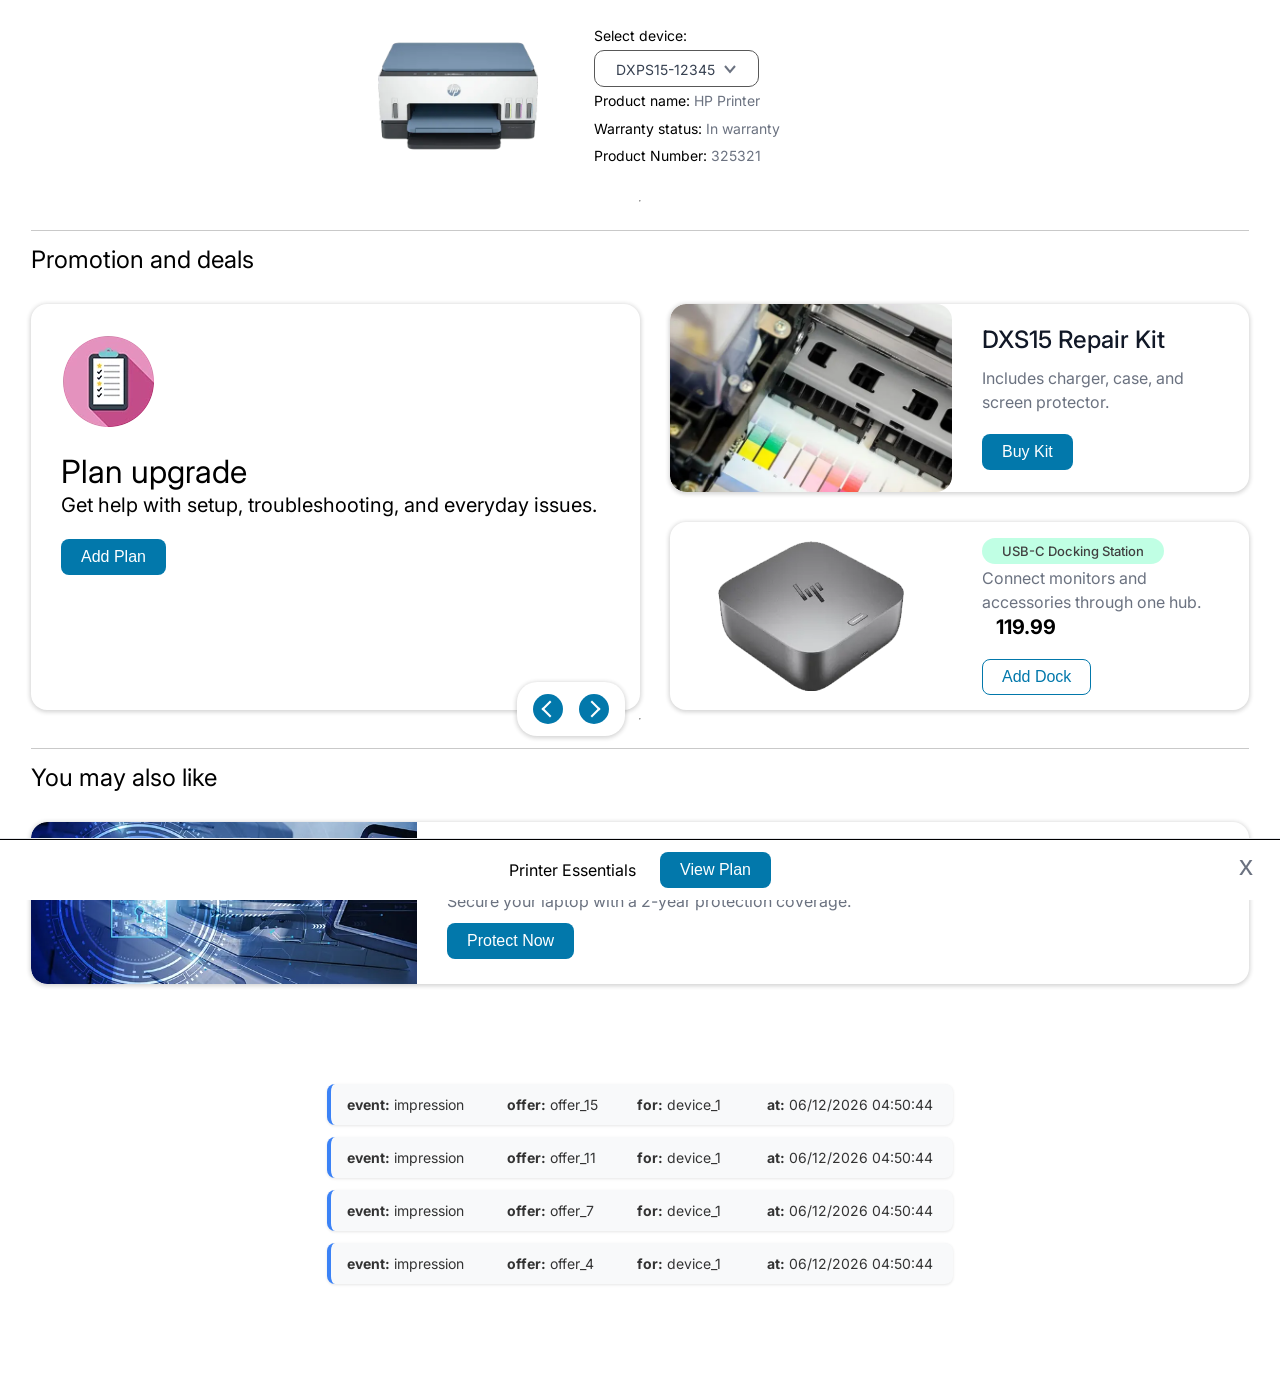
==== commit dc5b1d38: "feat: code refactor" ====
--- a/index.html
+++ b/index.html
@@ -20,7 +20,7 @@
             <div>
                 <div class="drop_container">
                     <p class="deviceInfoLabel">Select device:</p>
-                    <div class="dd-wrapper" id="deviceDropdown">
+                    <div class="dd-wrapper" id="deviceDropdown" >
                         <div class="dd-selected"> <span class="dd-label"></span> <span class="dd-arrow"> <svg
                                     viewBox="0 0 14 14" width="14" height="14" fill="none" stroke="currentColor"
                                     stroke-width="2">
--- a/style.css
+++ b/style.css
@@ -113,7 +113,7 @@
 
 .dd-wrapper {
   position: relative;
-  width: 160px;
+  width: 163px;
   height: 35px;
   font-size: 14px;
   font-family: "Inter", sans-serif;
@@ -132,18 +132,23 @@
 
 .dd-selected {
   position: absolute;
-  width: 134px;
+  width: 121px;
   display: flex;
   align-items: center;
   justify-content: space-between;
-  padding: 8px 12px;
+  padding: 10px 21px;
   color: #374151;
   cursor: pointer;
   border-radius: 12px 12px 0 0;
   transition: border-color 0.2s ease, box-shadow 0.2s ease;
   z-index: 55;
 }
-
+.dd-selected:focus-visible{
+  border-radius: 10px;
+  outline: #0278AB solid 2px;
+  background-color: #0278ab27;
+  padding: 9px 21px;
+}
 .dd-selected:hover {
   border-color: #0278AB;
 }
@@ -165,7 +170,8 @@
   position: absolute;
   left: 0;
   right: 0;
-  padding-top: 34px;
+  padding: 10px;
+  padding-top: 44px;
   background: #fff;
   border-radius: 12px;
   box-shadow: 0 4px 12px rgb(0 0 0 / 29%);
@@ -176,21 +182,23 @@
 .dd-wrapper.open .dd-list {
   display: block;
 }
-
+.dd-wrapper.open .dd-selected {
+  border-bottom: 1px solid #d1d5db;
+}
 .dd-item {
   padding: 9px 12px;
   font-size: 14px;
   color: #374151;
   cursor: pointer;
 }
-
-.dd-item:nth-of-type(2) {
-  border-top: 1px solid #d1d5db;
-}
-
-.dd-item:hover {
+.dd-item:not(:active){
+padding-top: 10px;
+}
+
+.dd-item:hover, .dd-item:focus-visible {
   background: #0278AB;
   color: #fff;
+  outline: none;
   border-radius: 8px;
 }
 
